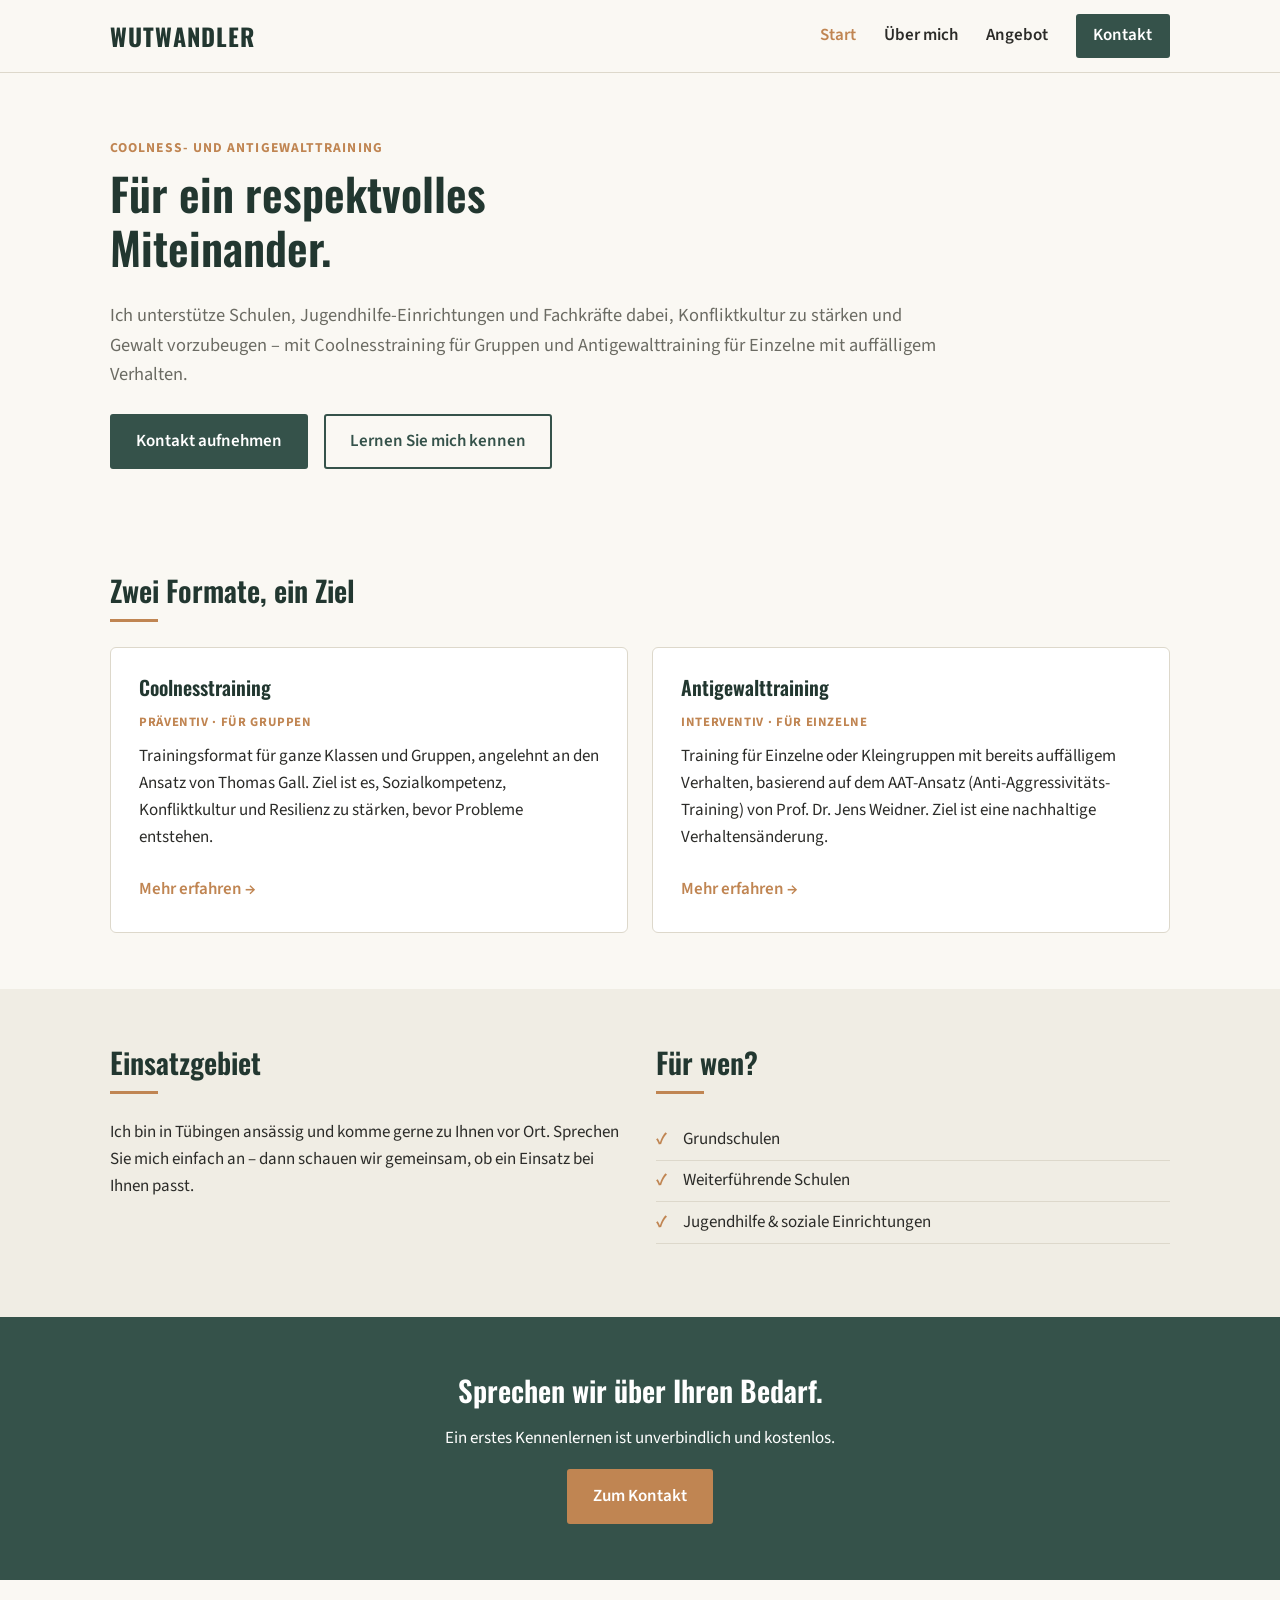
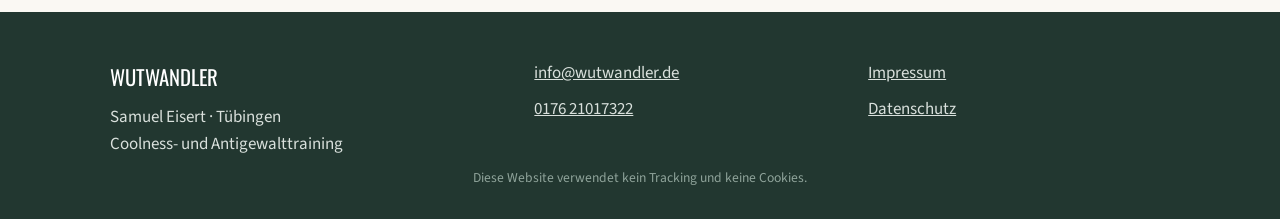
==== index.html @ 65e0aabd "Erste Version der Wutwandler-Webseite" ====
<!DOCTYPE html>
<html lang="de">
<head>
<meta charset="UTF-8">
<meta name="viewport" content="width=device-width, initial-scale=1.0">
<title>Wutwandler | Coolness- und Antigewalttraining – Tübingen</title>
<meta name="description" content="Coolnesstraining und Antigewalttraining für Schulen, Jugendhilfe und Fachkräfte in der Region Tübingen. Ein Angebot von Samuel Eisert, Jugend- und Heimerzieher.">
<link rel="preconnect" href="https://fonts.googleapis.com">
<link rel="preconnect" href="https://fonts.gstatic.com" crossorigin>
<link href="https://fonts.googleapis.com/css2?family=Oswald:wght@400;500;600;700&family=Source+Sans+3:wght@400;500;600;700&display=swap" rel="stylesheet">
<link rel="stylesheet" href="css/style.css">
</head>
<body>
<header class="site-header">
  <div class="container header-inner">
    <a href="index.html" class="logo">Wutwandler</a>
    <button class="nav-toggle" aria-label="Menü öffnen" aria-expanded="false" aria-controls="primary-nav">
      <span></span><span></span><span></span>
    </button>
    <nav id="primary-nav" class="primary-nav">
      <ul>
        <li><a href="index.html" class="active">Start</a></li>
        <li><a href="ueber-mich.html">Über mich</a></li>
        <li><a href="angebot.html">Angebot</a></li>
        <li><a href="kontakt.html" class="nav-cta">Kontakt</a></li>
      </ul>
    </nav>
  </div>
</header>

<main>
  <section class="hero">
    <div class="container hero-inner">
      <p class="eyebrow">Coolness- und Antigewalttraining</p>
      <h1>Für ein respektvolles<br>Miteinander.</h1>
      <p class="hero-lead">
        Ich unterstütze Schulen, Jugendhilfe-Einrichtungen und Fachkräfte dabei,
        Konfliktkultur zu stärken und Gewalt vorzubeugen – mit Coolnesstraining
        für Gruppen und Antigewalttraining für Einzelne mit auffälligem Verhalten.
      </p>
      <div class="hero-actions">
        <a href="kontakt.html" class="btn btn-primary">Kontakt aufnehmen</a>
        <a href="ueber-mich.html" class="btn btn-outline">Lernen Sie mich kennen</a>
      </div>
    </div>
  </section>

  <section class="section">
    <div class="container">
      <h2 class="section-title">Zwei Formate, ein Ziel</h2>
      <div class="offer-grid">
        <div class="offer-card">
          <h3>Coolnesstraining</h3>
          <p class="offer-tag">Präventiv · für Gruppen</p>
          <p>
            Trainingsformat für ganze Klassen und Gruppen, angelehnt an den Ansatz
            von Thomas Gall. Ziel ist es, Sozialkompetenz, Konfliktkultur und
            Resilienz zu stärken, bevor Probleme entstehen.
          </p>
          <a href="angebot.html#coolnesstraining" class="link-arrow">Mehr erfahren →</a>
        </div>
        <div class="offer-card">
          <h3>Antigewalttraining</h3>
          <p class="offer-tag">Interventiv · für Einzelne</p>
          <p>
            Training für Einzelne oder Kleingruppen mit bereits auffälligem
            Verhalten, basierend auf dem AAT-Ansatz (Anti-Aggressivitäts-Training)
            von Prof. Dr. Jens Weidner. Ziel ist eine nachhaltige Verhaltensänderung.
          </p>
          <a href="angebot.html#antigewalttraining" class="link-arrow">Mehr erfahren →</a>
        </div>
      </div>
    </div>
  </section>

  <section class="section section-alt">
    <div class="container region-block">
      <div>
        <h2 class="section-title">Einsatzgebiet</h2>
        <p>
          Ich bin in Tübingen ansässig und komme gerne zu Ihnen vor Ort. Sprechen
          Sie mich einfach an – dann schauen wir gemeinsam, ob ein Einsatz bei
          Ihnen passt.
        </p>
      </div>
      <div>
        <h2 class="section-title">Für wen?</h2>
        <ul class="check-list">
          <li>Grundschulen</li>
          <li>Weiterführende Schulen</li>
          <li>Jugendhilfe &amp; soziale Einrichtungen</li>
        </ul>
      </div>
    </div>
  </section>

  <section class="section cta-band">
    <div class="container cta-inner">
      <h2>Sprechen wir über Ihren Bedarf.</h2>
      <p>Ein erstes Kennenlernen ist unverbindlich und kostenlos.</p>
      <a href="kontakt.html" class="btn btn-primary">Zum Kontakt</a>
    </div>
  </section>
</main>

<footer class="site-footer">
  <div class="container footer-inner">
    <div class="footer-brand">
      <p class="footer-logo">Wutwandler</p>
      <p>Samuel Eisert · Tübingen<br>Coolness- und Antigewalttraining</p>
    </div>
    <div class="footer-contact">
      <p class="js-email"></p>
      <p class="js-phone"></p>
    </div>
    <div class="footer-legal">
      <p><a href="impressum.html">Impressum</a></p>
      <p><a href="datenschutz.html">Datenschutz</a></p>
    </div>
  </div>
  <p class="footer-note">Diese Website verwendet kein Tracking und keine Cookies.</p>
</footer>

<script src="js/main.js"></script>
</body>
</html>
---- css/style.css ----
/* ---------- Fonts & Reset ---------- */

*,
*::before,
*::after {
  box-sizing: border-box;
}

:root {
  --color-primary: #35524a;
  --color-primary-dark: #223730;
  --color-accent: #c08552;
  --color-bg: #faf8f3;
  --color-bg-alt: #f0ede4;
  --color-text: #2b2b28;
  --color-muted: #6b6b63;
  --color-border: #ddd8cb;

  --font-heading: "Oswald", sans-serif;
  --font-body: "Source Sans 3", sans-serif;

  --container-width: 1100px;
}

html {
  scroll-behavior: smooth;
}

body {
  margin: 0;
  font-family: var(--font-body);
  color: var(--color-text);
  background: var(--color-bg);
  line-height: 1.6;
  font-size: 1.0625rem;
}

h1,
h2,
h3 {
  font-family: var(--font-heading);
  font-weight: 600;
  line-height: 1.2;
  margin: 0 0 0.6em;
  color: var(--color-primary-dark);
}

h1 {
  font-size: clamp(2rem, 5vw, 2.8rem);
}

h2 {
  font-size: clamp(1.4rem, 3vw, 1.8rem);
}

p {
  margin: 0 0 1em;
}

a {
  color: var(--color-primary);
}

ul,
ol {
  padding-left: 1.2em;
}

img {
  max-width: 100%;
  display: block;
}

.container {
  width: 100%;
  max-width: var(--container-width);
  margin: 0 auto;
  padding: 0 1.25rem;
}

/* ---------- Header / Nav ---------- */

.site-header {
  position: sticky;
  top: 0;
  z-index: 50;
  background: var(--color-bg);
  border-bottom: 1px solid var(--color-border);
}

.header-inner {
  display: flex;
  align-items: center;
  justify-content: space-between;
  padding-top: 0.9rem;
  padding-bottom: 0.9rem;
}

.logo {
  font-family: var(--font-heading);
  font-size: 1.5rem;
  font-weight: 700;
  text-transform: uppercase;
  letter-spacing: 0.04em;
  color: var(--color-primary-dark);
  text-decoration: none;
}

.nav-toggle {
  display: flex;
  flex-direction: column;
  justify-content: space-between;
  width: 26px;
  height: 18px;
  background: none;
  border: none;
  cursor: pointer;
  padding: 0;
}

.nav-toggle span {
  display: block;
  height: 2px;
  background: var(--color-primary-dark);
  border-radius: 1px;
}

.primary-nav {
  display: none;
  width: 100%;
}

.primary-nav.is-open {
  display: block;
}

.primary-nav ul {
  list-style: none;
  margin: 1rem 0 0;
  padding: 0;
  display: flex;
  flex-direction: column;
  gap: 0.25rem;
}

.primary-nav a {
  display: block;
  padding: 0.6rem 0;
  text-decoration: none;
  color: var(--color-text);
  font-weight: 600;
  border-bottom: 1px solid var(--color-border);
}

.primary-nav a.active {
  color: var(--color-accent);
}

.primary-nav a.nav-cta {
  color: var(--color-primary);
}

@media (min-width: 768px) {
  .header-inner {
    flex-wrap: nowrap;
  }

  .nav-toggle {
    display: none;
  }

  .primary-nav {
    display: block;
    width: auto;
  }

  .primary-nav ul {
    flex-direction: row;
    align-items: center;
    gap: 1.75rem;
    margin: 0;
  }

  .primary-nav a {
    padding: 0;
    border-bottom: none;
  }

  .primary-nav a.nav-cta {
    padding: 0.5rem 1.1rem;
    background: var(--color-primary);
    color: #fff;
    border-radius: 3px;
  }

  .primary-nav a.nav-cta:hover {
    background: var(--color-primary-dark);
  }
}

/* ---------- Buttons ---------- */

.btn {
  display: inline-block;
  padding: 0.75rem 1.5rem;
  border-radius: 3px;
  text-decoration: none;
  font-weight: 600;
  border: 2px solid transparent;
  transition: background-color 0.15s ease, color 0.15s ease;
}

.btn-primary {
  background: var(--color-primary);
  color: #fff;
}

.btn-primary:hover {
  background: var(--color-primary-dark);
}

.btn-outline {
  border-color: var(--color-primary);
  color: var(--color-primary);
}

.btn-outline:hover {
  background: var(--color-primary);
  color: #fff;
}

.link-arrow {
  display: inline-block;
  margin-top: 0.5rem;
  font-weight: 600;
  text-decoration: none;
  color: var(--color-accent);
}

/* ---------- Sections ---------- */

.section {
  padding: 3.5rem 0;
}

.section-alt {
  background: var(--color-bg-alt);
}

.section-title {
  position: relative;
  padding-bottom: 0.5rem;
}

.section-title::after {
  content: "";
  display: block;
  width: 48px;
  height: 3px;
  background: var(--color-accent);
  margin-top: 0.4em;
}

.eyebrow {
  text-transform: uppercase;
  letter-spacing: 0.08em;
  font-weight: 700;
  font-size: 0.85rem;
  color: var(--color-accent);
  margin-bottom: 0.6em;
}

/* ---------- Hero ---------- */

.hero {
  padding: 4rem 0 3rem;
}

.hero-lead {
  max-width: 46em;
  font-size: 1.15rem;
  color: var(--color-muted);
}

.hero-actions {
  display: flex;
  flex-wrap: wrap;
  gap: 1rem;
  margin-top: 1.5rem;
}

.notice-band {
  background: var(--color-bg-alt);
  border-top: 1px solid var(--color-border);
  border-bottom: 1px solid var(--color-border);
  padding: 1.5rem 0;
}

.notice-band p {
  margin: 0;
  color: var(--color-muted);
}

/* ---------- Offer cards ---------- */

.offer-grid {
  display: grid;
  gap: 1.5rem;
  grid-template-columns: 1fr;
}

@media (min-width: 700px) {
  .offer-grid {
    grid-template-columns: 1fr 1fr;
  }
}

.offer-card {
  background: #fff;
  border: 1px solid var(--color-border);
  border-radius: 6px;
  padding: 1.75rem;
}

.offer-tag {
  text-transform: uppercase;
  letter-spacing: 0.05em;
  font-size: 0.8rem;
  font-weight: 700;
  color: var(--color-accent);
  margin-bottom: 0.8em;
}

.offer-detail {
  max-width: 46em;
}

/* ---------- Region block ---------- */

.region-block {
  display: grid;
  gap: 2rem;
  grid-template-columns: 1fr;
}

@media (min-width: 700px) {
  .region-block {
    grid-template-columns: 1fr 1fr;
  }
}

.check-list {
  list-style: none;
  padding: 0;
}

.check-list li {
  padding: 0.4em 0 0.4em 1.6em;
  position: relative;
  border-bottom: 1px solid var(--color-border);
}

.check-list li::before {
  content: "\2713";
  position: absolute;
  left: 0;
  color: var(--color-accent);
  font-weight: 700;
}

/* ---------- CTA band ---------- */

.cta-band {
  background: var(--color-primary);
  color: #fff;
  text-align: center;
}

.cta-band h2 {
  color: #fff;
}

.cta-inner {
  max-width: 40em;
}

.cta-band .btn-primary {
  background: var(--color-accent);
}

.cta-band .btn-primary:hover {
  background: #a86f42;
}

/* ---------- Page header ---------- */

.page-header {
  padding: 3rem 0 2rem;
}

.page-lead {
  max-width: 46em;
  color: var(--color-muted);
  font-size: 1.1rem;
}

/* ---------- About page ---------- */

.about-grid {
  display: grid;
  gap: 2rem;
  grid-template-columns: 1fr;
}

@media (min-width: 700px) {
  .about-grid {
    grid-template-columns: 260px 1fr;
  }
}

.about-photo-placeholder {
  background: var(--color-bg-alt);
  border: 1px dashed var(--color-border);
  border-radius: 6px;
  aspect-ratio: 3 / 4;
  display: flex;
  align-items: center;
  justify-content: center;
  color: var(--color-muted);
  font-size: 0.9rem;
}

.timeline {
  list-style: none;
  padding: 0;
  margin: 0 0 1.5em;
}

.timeline li {
  padding: 0.75em 0;
  border-bottom: 1px solid var(--color-border);
}

.timeline li:last-child {
  border-bottom: none;
}

.timeline-date {
  display: block;
  font-weight: 700;
  color: var(--color-accent);
  font-size: 0.85rem;
  text-transform: uppercase;
  letter-spacing: 0.04em;
  margin-bottom: 0.3em;
}

.timeline p {
  margin: 0;
}

/* ---------- Process list ---------- */

.process-list {
  list-style: none;
  margin: 0;
  padding: 0;
  display: flex;
  flex-direction: column;
  gap: 1.5rem;
}

.process-list li {
  display: flex;
  gap: 1.25rem;
  align-items: flex-start;
}

.process-number {
  flex: none;
  width: 42px;
  height: 42px;
  border-radius: 50%;
  background: var(--color-primary);
  color: #fff;
  font-family: var(--font-heading);
  font-weight: 700;
  display: flex;
  align-items: center;
  justify-content: center;
}

.process-list h3 {
  margin: 0 0 0.2em;
}

.process-list p {
  margin: 0;
  color: var(--color-muted);
}

/* ---------- Contact page ---------- */

.contact-grid {
  display: grid;
  gap: 2rem;
  grid-template-columns: 1fr;
}

@media (min-width: 700px) {
  .contact-grid {
    grid-template-columns: 1.1fr 0.9fr;
  }
}

.contact-card {
  background: #fff;
  border: 1px solid var(--color-border);
  border-radius: 6px;
  padding: 1.75rem;
}

.contact-list {
  margin: 0 0 1.5em;
}

.contact-list > div {
  display: flex;
  justify-content: space-between;
  gap: 1rem;
  padding: 0.5em 0;
  border-bottom: 1px solid var(--color-border);
}

.contact-list dt {
  color: var(--color-muted);
  font-weight: 600;
}

.contact-list dd {
  margin: 0;
  text-align: right;
}

.contact-note {
  color: var(--color-muted);
}

/* ---------- Legal pages ---------- */

.legal-content {
  max-width: 46em;
}

.legal-hint {
  background: var(--color-bg-alt);
  border-left: 3px solid var(--color-accent);
  padding: 1em 1.25em;
  color: var(--color-muted);
  font-size: 0.95rem;
}

/* ---------- Footer ---------- */

.site-footer {
  background: var(--color-primary-dark);
  color: #d9e0dc;
  padding: 3rem 0 1.5rem;
  margin-top: 2rem;
}

.footer-inner {
  display: grid;
  gap: 2rem;
  grid-template-columns: 1fr;
}

@media (min-width: 700px) {
  .footer-inner {
    grid-template-columns: 1.3fr 1fr 1fr;
  }
}

.footer-logo {
  font-family: var(--font-heading);
  font-size: 1.3rem;
  text-transform: uppercase;
  color: #fff;
  margin-bottom: 0.4em;
}

.site-footer a {
  color: #d9e0dc;
}

.site-footer p {
  margin: 0 0 0.5em;
}

.footer-note {
  text-align: center;
  font-size: 0.85rem;
  color: #8fa39a;
  margin: 2rem 0 0;
}
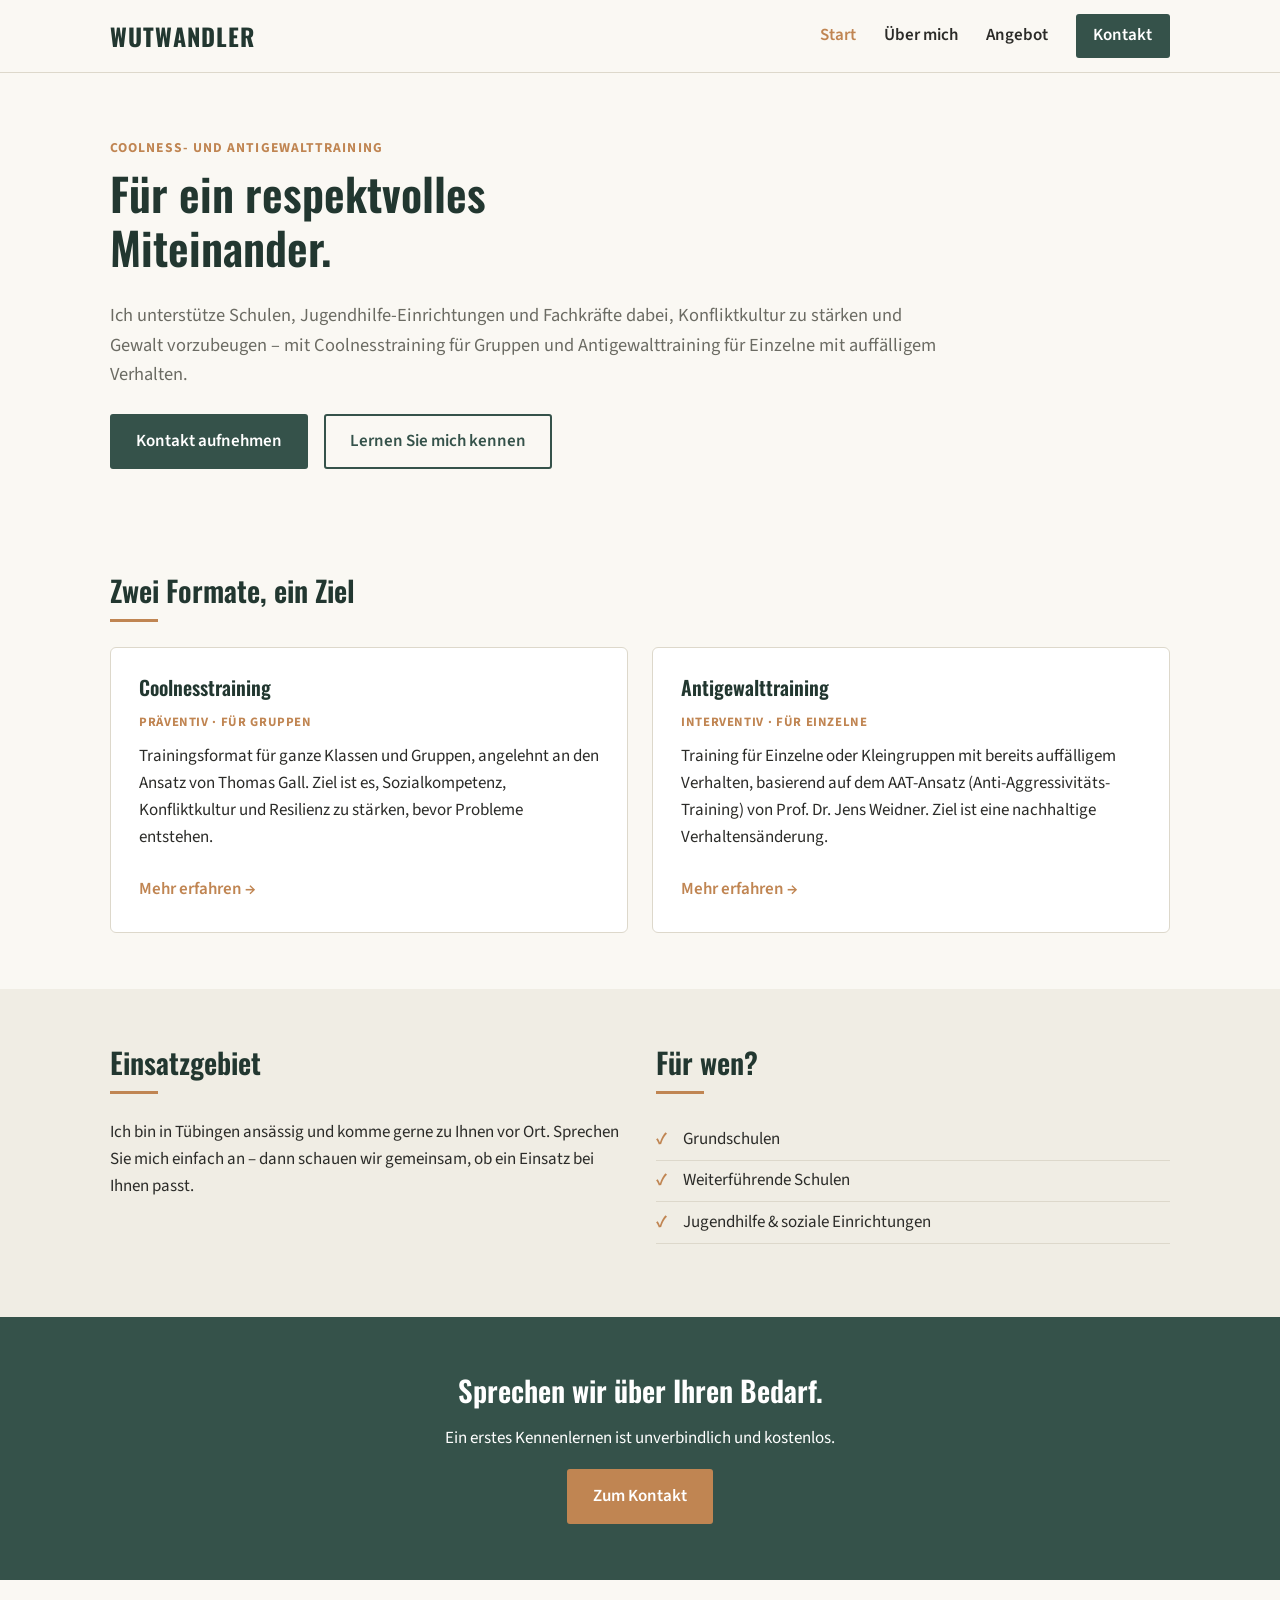
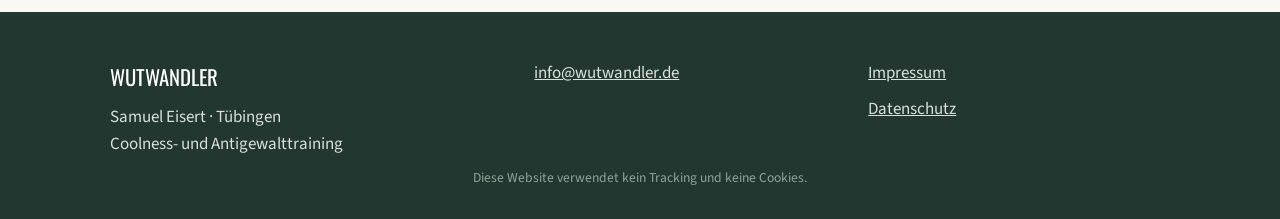
==== commit 0562aa5c: "Website aktualisiert" ====
--- a/index.html
+++ b/index.html
@@ -111,7 +111,6 @@
     </div>
     <div class="footer-contact">
       <p class="js-email"></p>
-      <p class="js-phone"></p>
     </div>
     <div class="footer-legal">
       <p><a href="impressum.html">Impressum</a></p>
